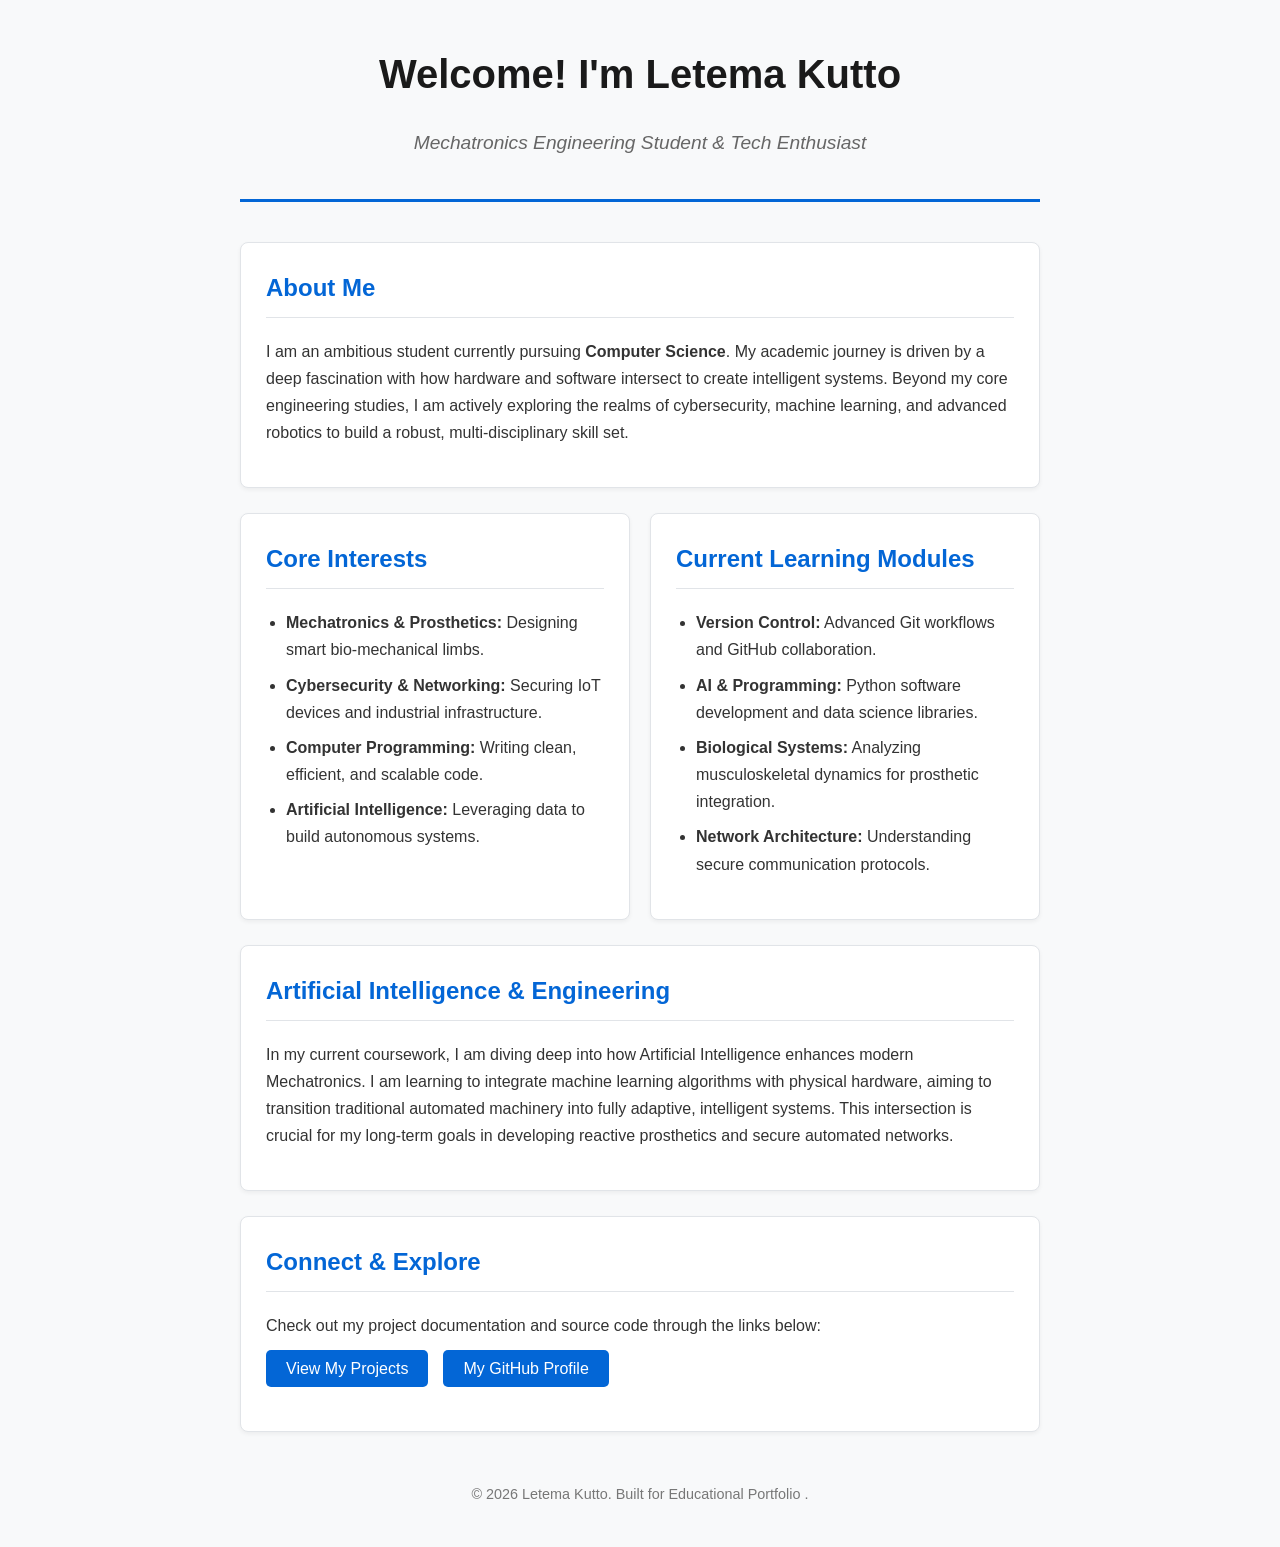
==== index.html @ a2c8f198 "Create index.html" ====
<!DOCTYPE html>
<html lang="en">
<head>
    <meta charset="UTF-8">
    <meta name="viewport" content="width=device-width, initial-scale=1.0">
    <title>My Personal site</title>
    <link rel="stylesheet" href="style.css">
    <style>
        /* Base Reset & Variables */
        :root {
            --primary-color: #0366d6;
            --text-color: #333333;
            --bg-color: #f8f9fa;
            --card-bg: #ffffff;
            --border-color: #e1e4e8;
        }

        body {
            font-family: 'Segoe UI', Arial, sans-serif;
            max-width: 800px;
            margin: 40px auto;
            padding: 0 20px;
            line-height: 1.7;
            color: var(--text-color);
            background-color: var(--bg-color);
        }

        /* Header Styling */
        header {
            text-align: center;
            margin-bottom: 40px;
            padding-bottom: 20px;
            border-bottom: 3px solid var(--primary-color);
        }

        h1 {
            color: #1a1a1a;
            font-size: 2.5rem;
            margin-bottom: 10px;
        }

        .subtitle {
            font-size: 1.2rem;
            color: #666;
            font-style: italic;
        }

        /* Section Styling */
        .section {
            background: var(--card-bg);
            padding: 25px;
            margin-bottom: 25px;
            border-radius: 8px;
            box-shadow: 0 2px 4px rgba(0,0,0,0.05);
            border: 1px solid var(--border-color);
        }

        h2 {
            color: var(--primary-color);
            border-bottom: 1px solid var(--border-color);
            padding-bottom: 8px;
            margin-top: 0;
        }

        /* Lists & Grid Layouts */
        ul {
            padding-left: 20px;
        }

        li {
            margin-bottom: 8px;
        }

        .grid-container {
            display: grid;
            grid-template-columns: 1fr 1fr;
            gap: 20px;
        }

        @media (max-width: 600px) {
            .grid-container {
                grid-template-columns: 1fr;
            }
        }

        /* Links & Buttons */
        a {
            color: var(--primary-color);
            text-decoration: none;
            font-weight: 500;
        }

        a:hover {
            text-decoration: underline;
        }

        .link-list {
            list-style: none;
            padding: 0;
            display: flex;
            gap: 15px;
        }

        .link-list li a {
            background: var(--primary-color);
            color: white;
            padding: 10px 20px;
            border-radius: 5px;
            transition: background 0.3s;
        }

        .link-list li a:hover {
            background: #024da2;
            text-decoration: none;
        }

        /* Footer */
        footer {
            text-align: center;
            margin-top: 50px;
            font-size: 0.9rem;
            color: #777;
        }
    </style>
</head>
<body>

    <header>
        <h1>Welcome! I'm Letema Kutto</h1>
        <p class="subtitle">Mechatronics Engineering Student & Tech Enthusiast</p>
    </header>

    <main>
        <!-- About Me Section -->
        <div class="section">
            <h2>About Me</h2>
            <p>I am an ambitious student currently pursuing <strong>Computer Science</strong>. My academic journey is driven by a deep fascination with how hardware and software intersect to create intelligent systems. Beyond my core engineering studies, I am actively exploring the realms of cybersecurity, machine learning, and advanced robotics to build a robust, multi-disciplinary skill set.</p>
        </div>

        <!-- Academic & Research Interests Grouped in a Grid -->
        <div class="grid-container">
            <div class="section">
                <h2>Core Interests</h2>
                <ul>
                    <li><strong>Mechatronics & Prosthetics:</strong> Designing smart bio-mechanical limbs.</li>
                    <li><strong>Cybersecurity & Networking:</strong> Securing IoT devices and industrial infrastructure.</li>
                    <li><strong>Computer Programming:</strong> Writing clean, efficient, and scalable code.</li>
                    <li><strong>Artificial Intelligence:</strong> Leveraging data to build autonomous systems.</li>
                </ul>
            </div>

            <div class="section">
                <h2>Current Learning Modules</h2>
                <ul>
                    <li><strong>Version Control:</strong> Advanced Git workflows and GitHub collaboration.</li>
                    <li><strong>AI & Programming:</strong> Python software development and data science libraries.</li>
                    <li><strong>Biological Systems:</strong> Analyzing musculoskeletal dynamics for prosthetic integration.</li>
                    <li><strong>Network Architecture:</strong> Understanding secure communication protocols.</li>
                </ul>
            </div>
        </div>

        <!-- Artificial Intelligence Focus Section (Great for your AI class) -->
        <div class="section">
            <h2>Artificial Intelligence & Engineering</h2>
            <p>In my current coursework, I am diving deep into how Artificial Intelligence enhances modern Mechatronics. I am learning to integrate machine learning algorithms with physical hardware, aiming to transition traditional automated machinery into fully adaptive, intelligent systems. This intersection is crucial for my long-term goals in developing reactive prosthetics and secure automated networks.</p>
        </div>

        <!-- Combined and Cleaned Navigation Links Section -->
        <div class="section">
            <h2>Connect & Explore</h2>
            <p>Check out my project documentation and source code through the links below:</p>
            <ul class="link-list">
                <li><a href="Projects.html">View My Projects</a></li>
                <li><a href="https://github.com/Kimiti4" target="_blank" rel="noopener noreferrer">My GitHub Profile</a></li>
            </ul>
        </div>
    </main>

    <footer>
        <p>&copy; 2026 Letema Kutto. Built for Educational Portfolio .</p>
    </footer>

</body>
</html>
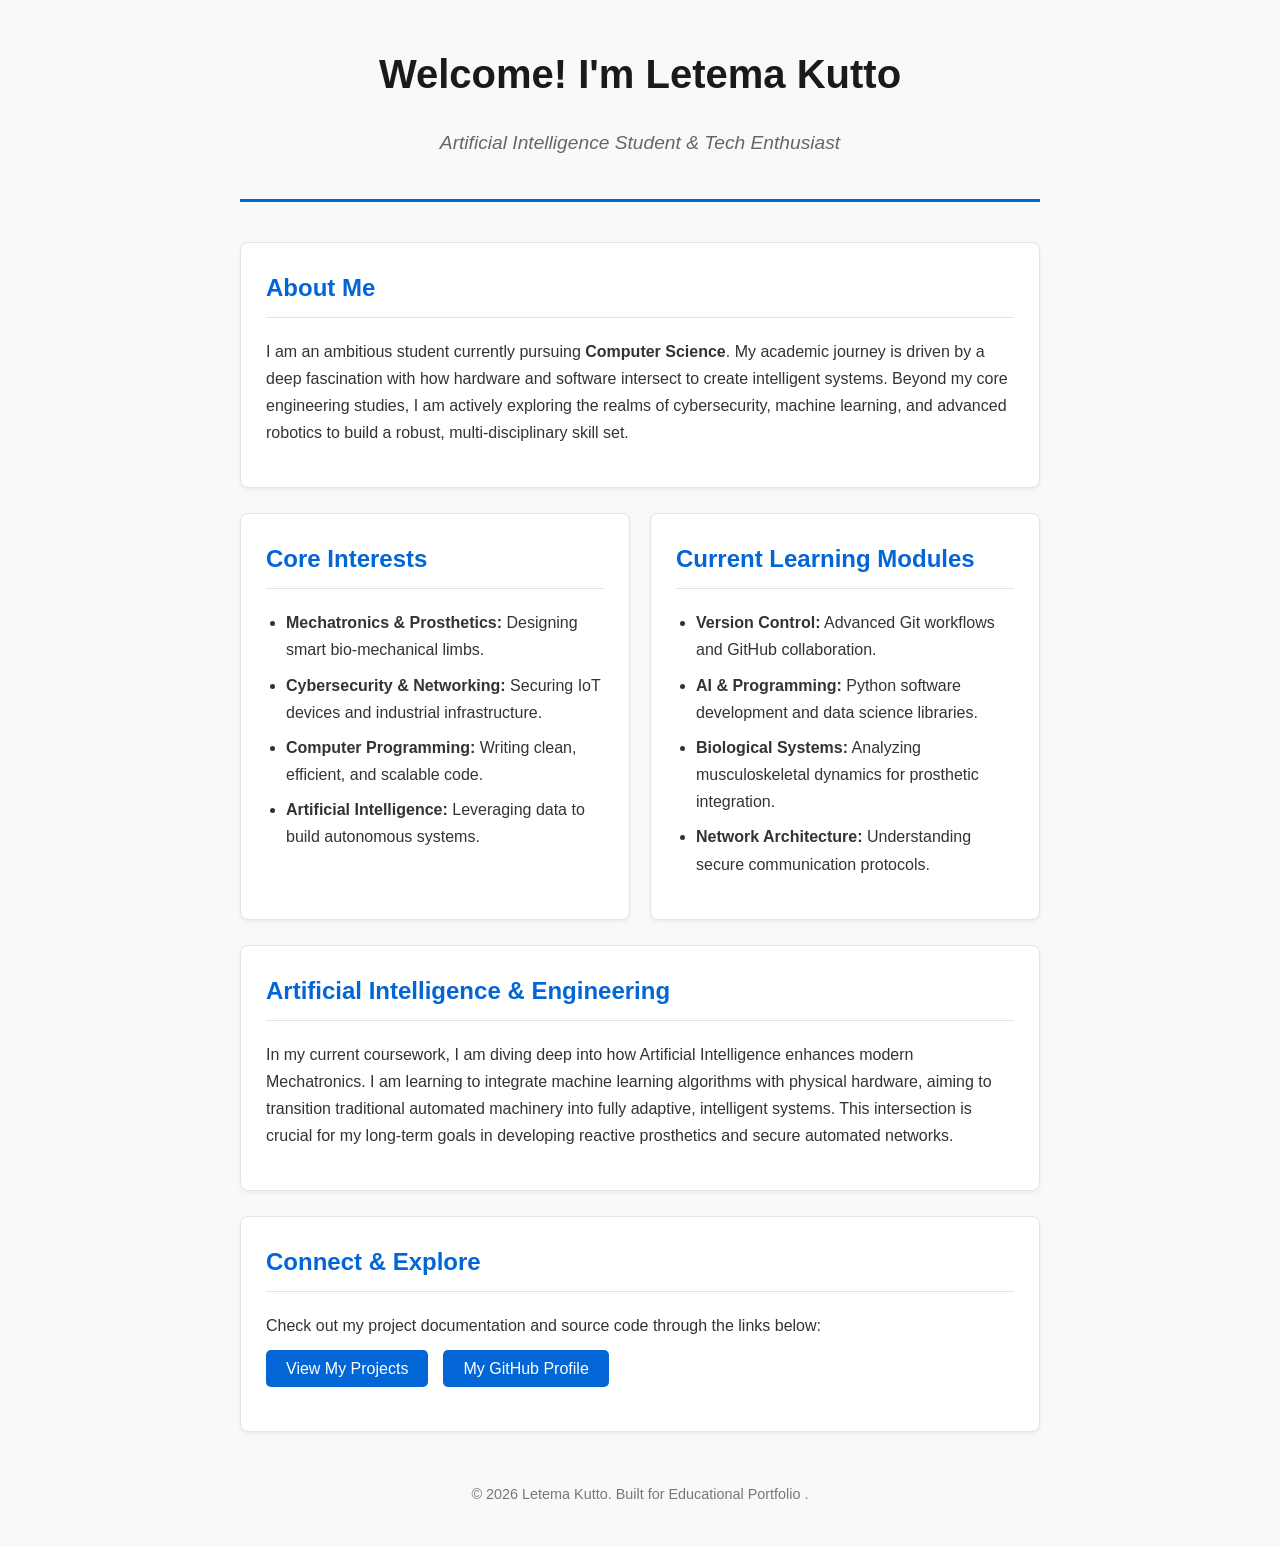
==== commit 23fdbc13: "Update index.html" ====
--- a/index.html
+++ b/index.html
@@ -127,7 +127,7 @@
 
     <header>
         <h1>Welcome! I'm Letema Kutto</h1>
-        <p class="subtitle">Mechatronics Engineering Student & Tech Enthusiast</p>
+        <p class="subtitle">Artificial Intelligence Student & Tech Enthusiast</p>
     </header>
 
     <main>
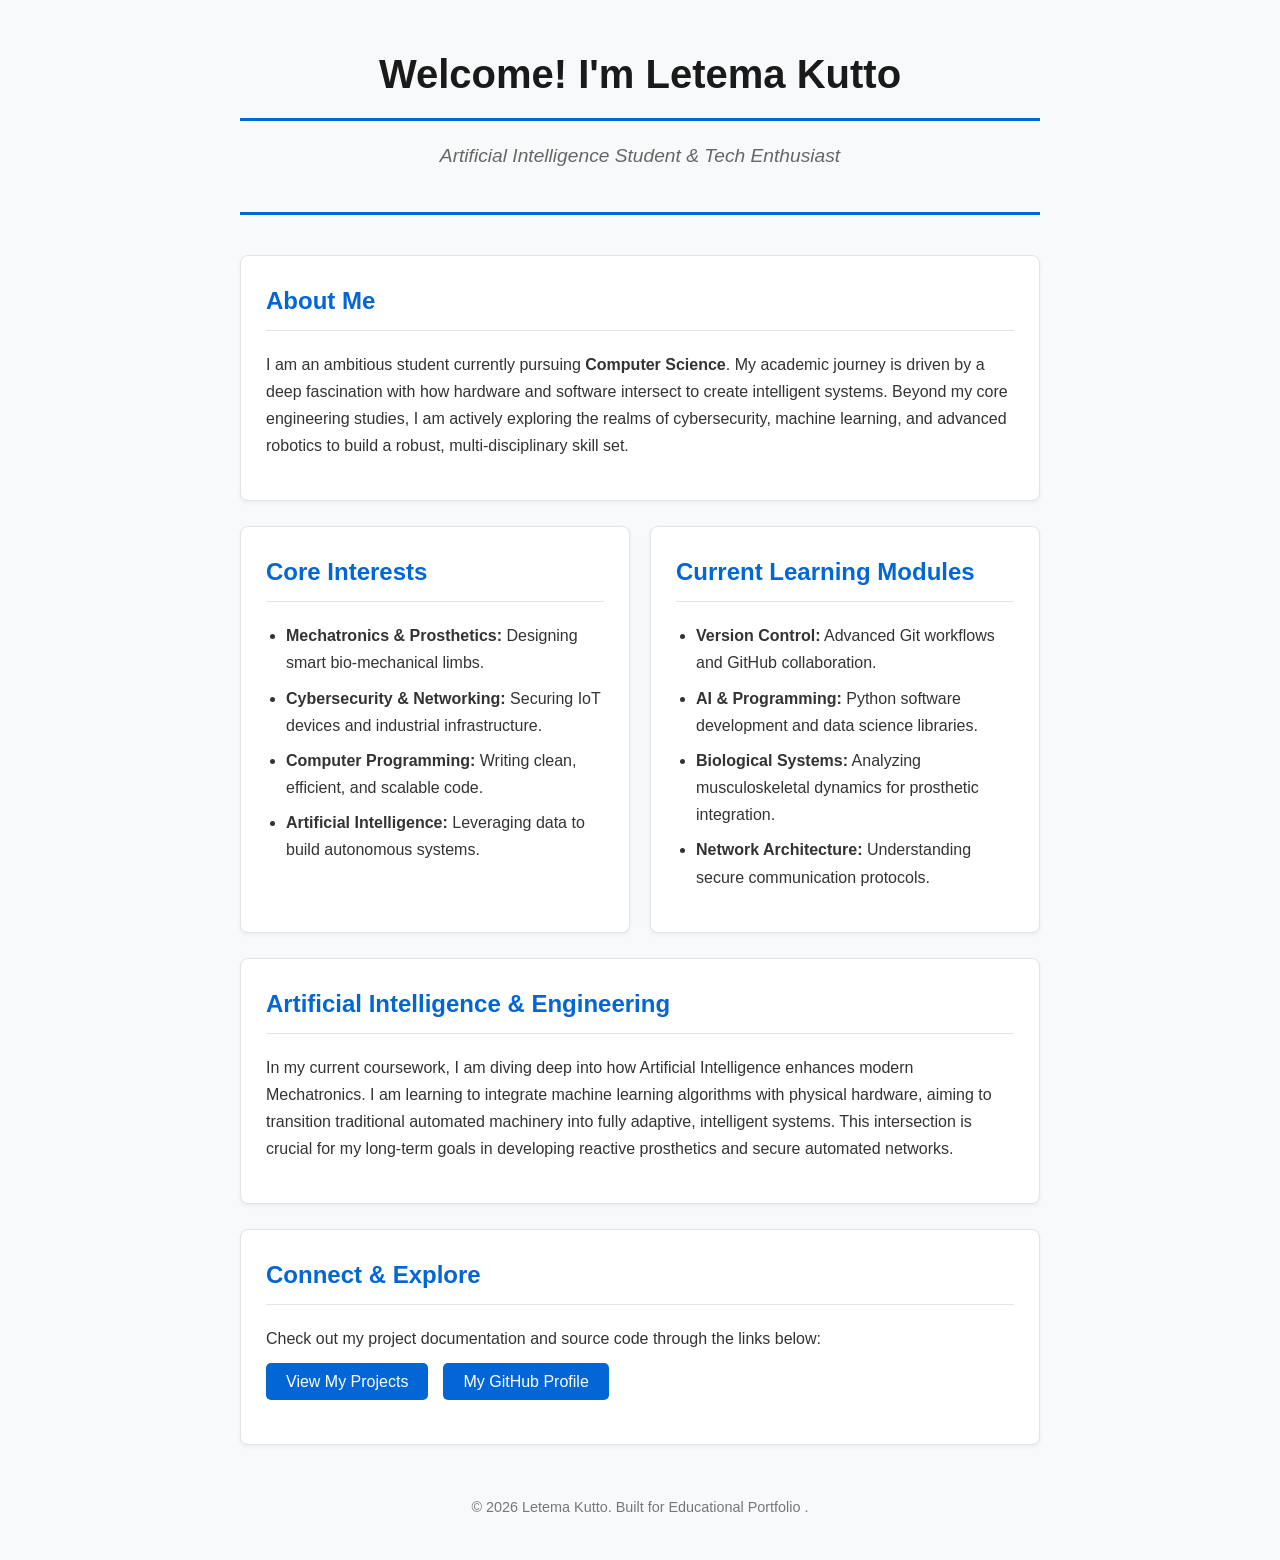
==== commit cb9c4930: "Fix link to projects page in index.html" ====
--- a/index.html
+++ b/index.html
@@ -171,8 +171,8 @@
             <h2>Connect & Explore</h2>
             <p>Check out my project documentation and source code through the links below:</p>
             <ul class="link-list">
-                <li><a href="Projects.html">View My Projects</a></li>
-                <li><a href="https://github.com/Kimiti4" target="_blank" rel="noopener noreferrer">My GitHub Profile</a></li>
+                <li><a href="projects.html">View My Projects</a></li>
+                <li><a href="https://github.com/j3ssty" target="_blank" rel="noopener noreferrer">My GitHub Profile</a></li>
             </ul>
         </div>
     </main>
--- a/style.css
+++ b/style.css
@@ -0,0 +1,35 @@
+body {
+    font-family: Arial, sans-serif;
+    max-width: 800px;
+    margin: 50px auto;
+    padding: 0 20px;
+    line-height: 1.6;
+    background-color: #f5f7fa;
+    color: #333;
+}
+
+h1 {
+    border-bottom: 3px solid #0366d6;
+    padding-bottom: 10px;
+}
+
+h2 {
+    color: #0366d6;
+}
+
+.section {
+    margin-bottom: 30px;
+    padding: 15px;
+    background: white;
+    border-radius: 8px;
+    box-shadow: 0 0 5px rgba(0,0,0,0.1);
+}
+
+a {
+    color: #0366d6;
+    text-decoration: none;
+}
+
+a:hover {
+    text-decoration: underline;
+}
